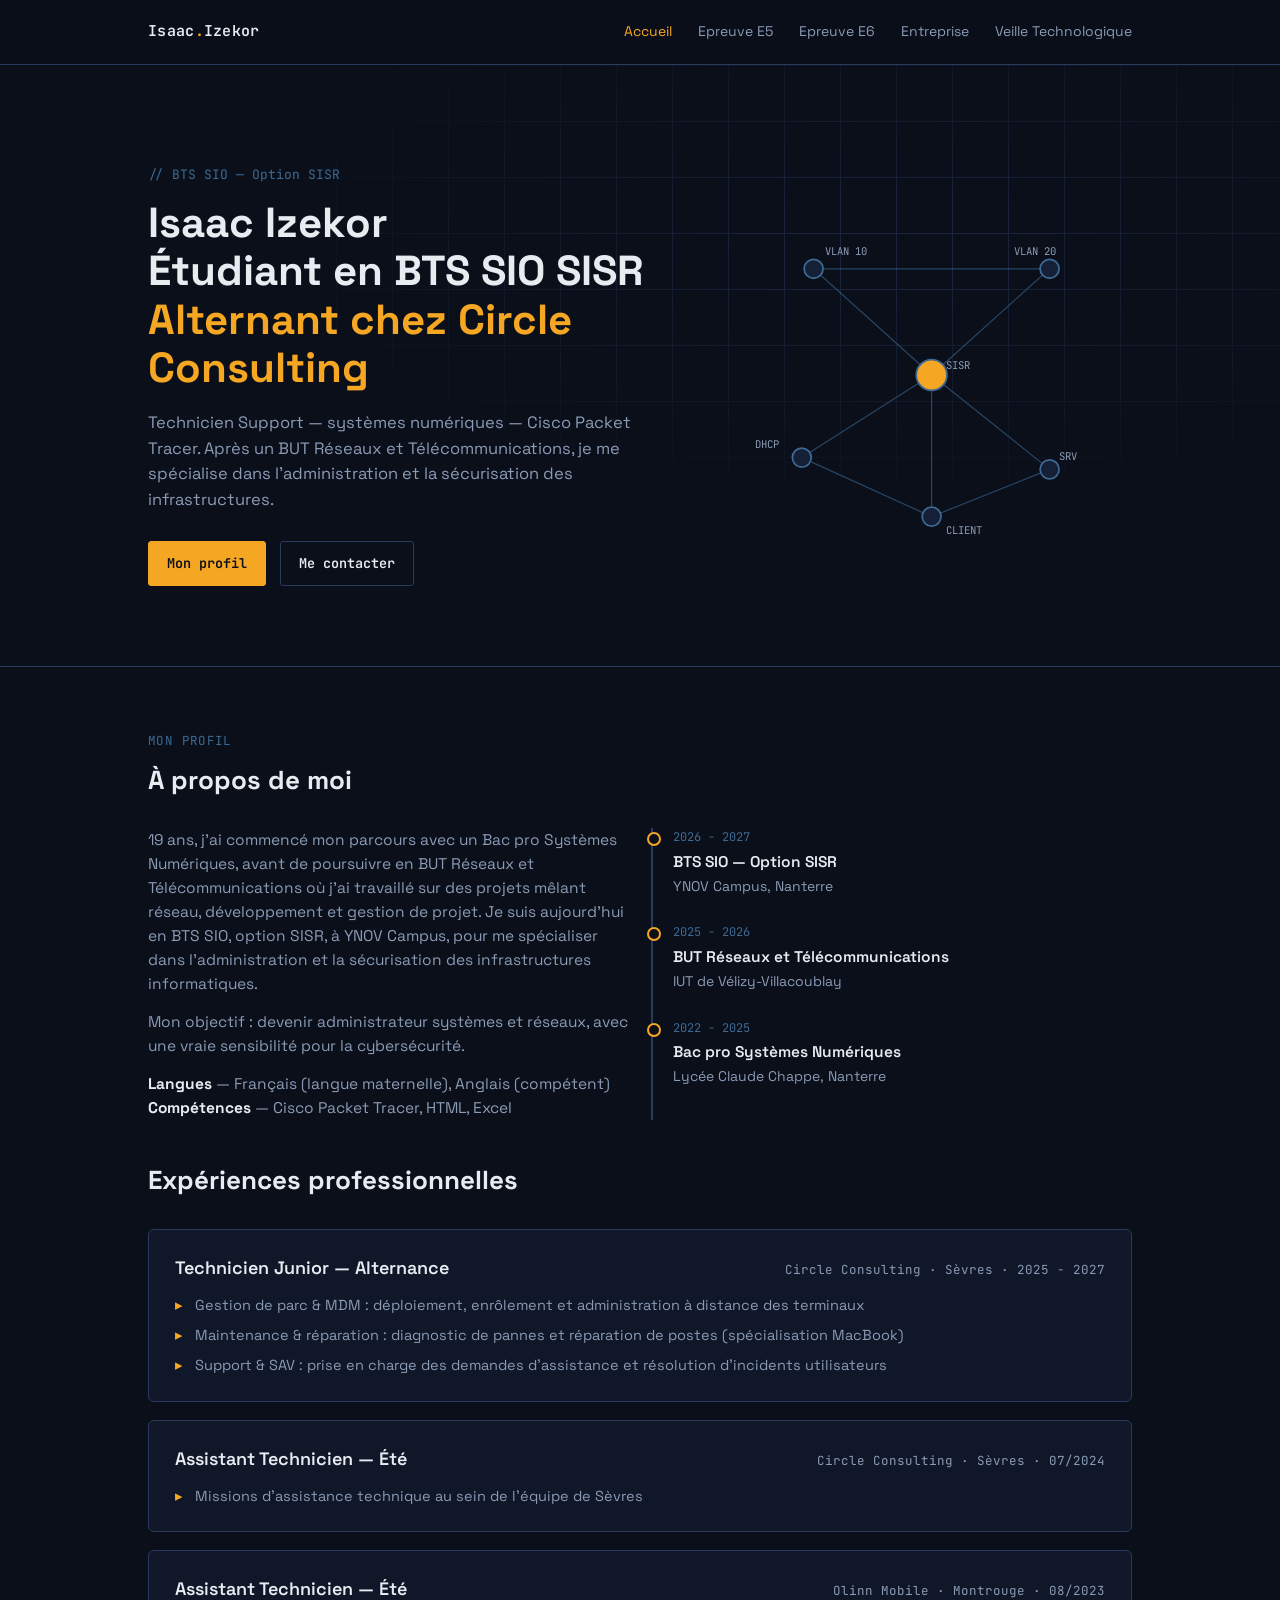
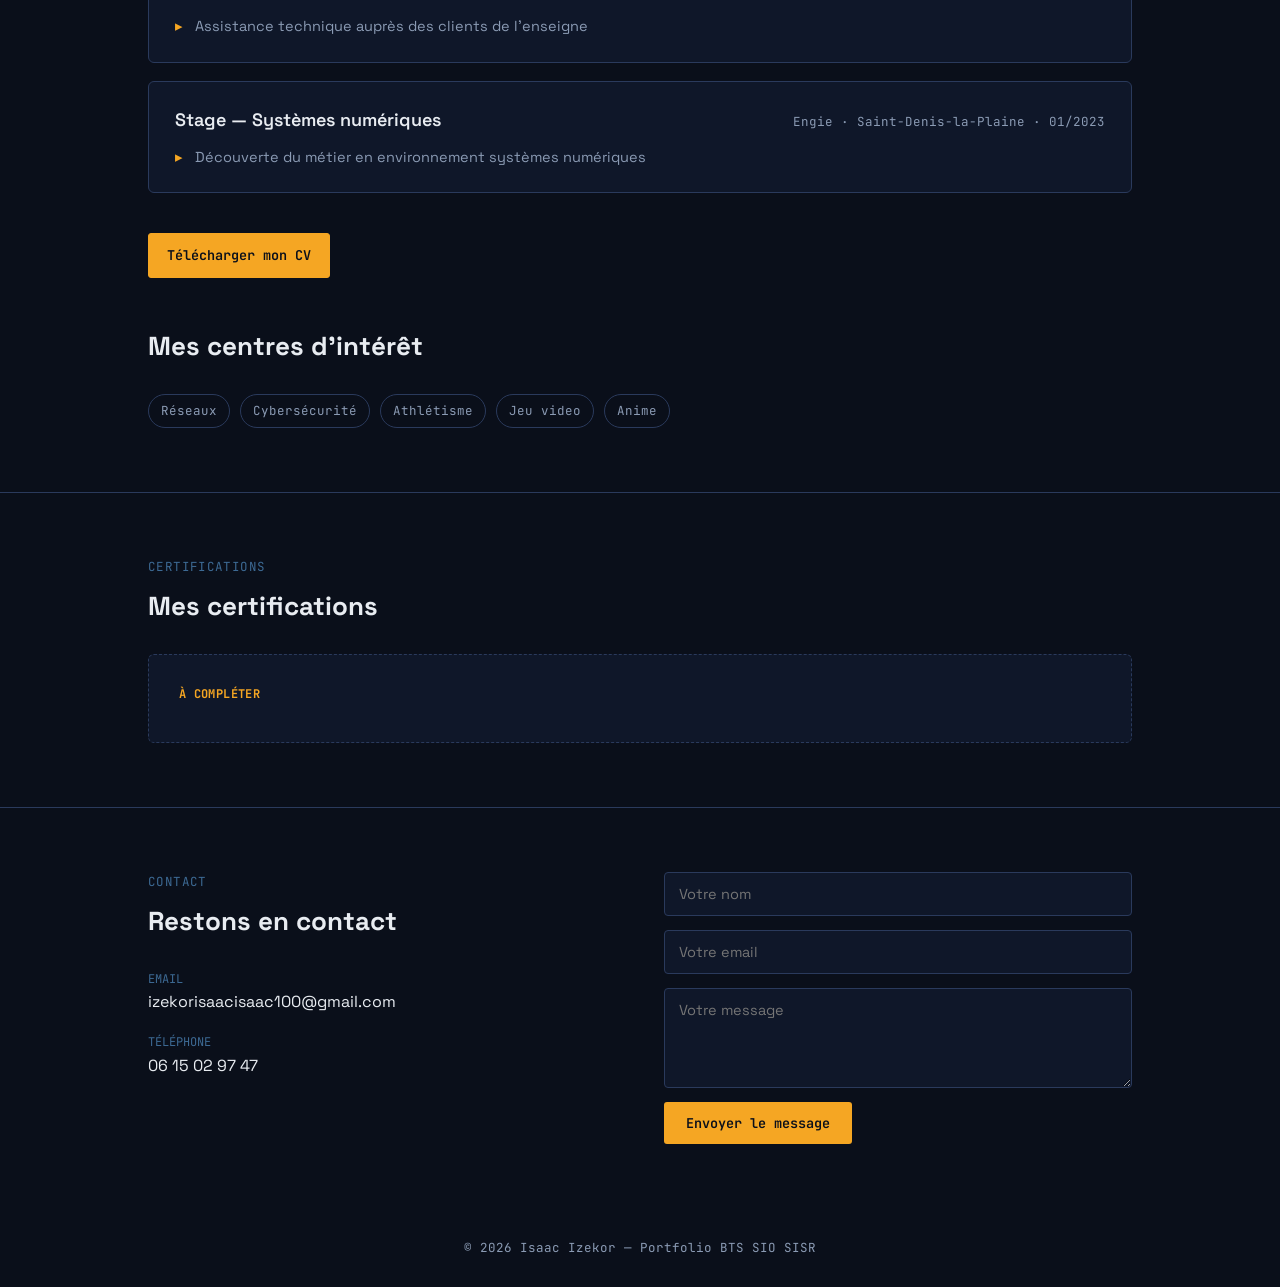
==== index.html @ 75e2ba91 "Add files via upload" ====
<!DOCTYPE html>
<html lang="fr">
<head>
<meta charset="UTF-8">
<meta name="viewport" content="width=device-width, initial-scale=1">
<title>Isaac Izekor — Portfolio BTS SIO SISR</title>
<link rel="preconnect" href="https://fonts.googleapis.com">
<link rel="preconnect" href="https://fonts.gstatic.com" crossorigin>
<link href="https://fonts.googleapis.com/css2?family=Space+Grotesk:wght@400;500;600;700&family=JetBrains+Mono:wght@400;500;600&display=swap" rel="stylesheet">
<link rel="stylesheet" href="style.css">
<style>
.hero{position:relative;padding:100px 0 80px;overflow:hidden;border-bottom:1px solid var(--line);}
.hero-grid{position:absolute;inset:0;opacity:.5;background-image:linear-gradient(to right, var(--line) 1px, transparent 1px),linear-gradient(to bottom, var(--line) 1px, transparent 1px);background-size:56px 56px;mask-image:radial-gradient(ellipse 70% 60% at 70% 30%, black 10%, transparent 75%);}
.hero-inner{position:relative;display:grid;grid-template-columns:1.15fr 0.85fr;gap:40px;align-items:center;}
.hero h1{font-size:42px;}
.hero h1 em{font-style:normal;color:var(--signal);}
.hero p{color:var(--ink-dim);font-size:16.5px;max-width:46ch;margin:18px 0 28px;}
.cta-row{display:flex;gap:14px;flex-wrap:wrap;}
.node-diagram{width:100%;height:auto;}
.node-diagram circle.core{fill:var(--signal);}
.node-diagram circle{fill:var(--navy-800);stroke:var(--wire);stroke-width:1.5;}
.node-diagram line{stroke:var(--wire);stroke-width:1;opacity:.6;}
.node-diagram text{font-family:var(--font-mono);font-size:9px;fill:var(--ink-dim);}
.interests{display:flex;flex-wrap:wrap;gap:10px;}
.interests span{font-family:var(--font-mono);font-size:12.5px;border:1px solid var(--line);color:var(--ink-dim);padding:6px 12px;border-radius:999px;}
</style>
</head>
<body>

<header>
  <nav class="wrap">
    <a class="brand" href="index.html">Isaac<span>.</span>Izekor</a>
    <ul class="navlinks" id="navlinks">
      <li><a href="index.html" class="active">Accueil</a></li>
      <li><a href="e5.html">Epreuve E5</a></li>
      <li><a href="e6.html">Epreuve E6</a></li>
      <li><a href="entreprise.html">Entreprise</a></li>
      <li><a href="veille.html">Veille Technologique</a></li>
    </ul>
    <button class="navtoggle" id="navtoggle" aria-label="Menu">☰</button>
  </nav>
</header>

<section class="hero">
  <div class="hero-grid"></div>
  <div class="wrap hero-inner">
    <div>
      <div class="eyebrow">// BTS SIO — Option SISR</div>
      <h1>Isaac Izekor<br>Étudiant en BTS SIO SISR<br><em>Alternant chez Circle Consulting</em></h1>
      <p>Technicien Support — systèmes numériques — Cisco Packet Tracer. Après un BUT Réseaux et Télécommunications, je me spécialise dans l'administration et la sécurisation des infrastructures.</p>
      <div class="cta-row">
        <a href="#profil" class="btn btn-primary">Mon profil</a>
        <a href="#contact" class="btn btn-ghost">Me contacter</a>
      </div>
    </div>
    <svg class="node-diagram" viewBox="0 0 340 300" xmlns="http://www.w3.org/2000/svg">
      <line x1="170" y1="150" x2="70" y2="60"></line>
      <line x1="170" y1="150" x2="270" y2="60"></line>
      <line x1="170" y1="150" x2="60" y2="220"></line>
      <line x1="170" y1="150" x2="270" y2="230"></line>
      <line x1="170" y1="150" x2="170" y2="270"></line>
      <line x1="70" y1="60" x2="270" y2="60"></line>
      <line x1="60" y1="220" x2="170" y2="270"></line>
      <line x1="270" y1="230" x2="170" y2="270"></line>
      <circle class="core" cx="170" cy="150" r="13"></circle>
      <circle cx="70" cy="60" r="8"></circle>
      <circle cx="270" cy="60" r="8"></circle>
      <circle cx="60" cy="220" r="8"></circle>
      <circle cx="270" cy="230" r="8"></circle>
      <circle cx="170" cy="270" r="8"></circle>
      <text x="182" y="145">SISR</text>
      <text x="80" y="48">VLAN 10</text>
      <text x="240" y="48">VLAN 20</text>
      <text x="20" y="212">DHCP</text>
      <text x="278" y="222">SRV</text>
      <text x="182" y="285">CLIENT</text>
    </svg>
  </div>
</section>

<section id="profil">
  <div class="wrap">
    <div class="kicker">MON PROFIL</div>
    <h2>À propos de moi</h2>
    <div class="card-grid" style="margin-bottom:40px;">
      <div>
        <p style="color:var(--ink-dim);font-size:15.5px;margin-bottom:14px;">19 ans, j'ai commencé mon parcours avec un Bac pro Systèmes Numériques, avant de poursuivre en BUT Réseaux et Télécommunications où j'ai travaillé sur des projets mêlant réseau, développement et gestion de projet. Je suis aujourd'hui en BTS SIO, option SISR, à YNOV Campus, pour me spécialiser dans l'administration et la sécurisation des infrastructures informatiques.</p>
        <p style="color:var(--ink-dim);font-size:15.5px;">Mon objectif : devenir administrateur systèmes et réseaux, avec une vraie sensibilité pour la cybersécurité.</p>
        <p style="color:var(--ink-dim);font-size:15.5px;margin-top:14px;"><strong style="color:var(--ink);">Langues</strong> — Français (langue maternelle), Anglais (compétent)<br><strong style="color:var(--ink);">Compétences</strong> — Cisco Packet Tracer, HTML, Excel</p>
      </div>
      <div class="timeline">
        <div class="tl-item">
          <div class="tl-date">2026 - 2027</div>
          <div class="tl-title">BTS SIO — Option SISR</div>
          <div class="tl-desc">YNOV Campus, Nanterre</div>
        </div>
        <div class="tl-item">
          <div class="tl-date">2025 - 2026</div>
          <div class="tl-title">BUT Réseaux et Télécommunications</div>
          <div class="tl-desc">IUT de Vélizy-Villacoublay</div>
        </div>
        <div class="tl-item">
          <div class="tl-date">2022 - 2025</div>
          <div class="tl-title">Bac pro Systèmes Numériques</div>
          <div class="tl-desc">Lycée Claude Chappe, Nanterre</div>
        </div>
      </div>
    </div>

    <h2>Expériences professionnelles</h2>
    <div style="display:grid;gap:18px;margin-bottom:40px;">
      <div class="exp-card">
        <div class="exp-head"><h3>Technicien Junior — Alternance</h3><span>Circle Consulting · Sèvres · 2025 - 2027</span></div>
        <ul>
          <li>Gestion de parc &amp; MDM : déploiement, enrôlement et administration à distance des terminaux</li>
          <li>Maintenance &amp; réparation : diagnostic de pannes et réparation de postes (spécialisation MacBook)</li>
          <li>Support &amp; SAV : prise en charge des demandes d'assistance et résolution d'incidents utilisateurs</li>
        </ul>
      </div>
      <div class="exp-card">
        <div class="exp-head"><h3>Assistant Technicien — Été</h3><span>Circle Consulting · Sèvres · 07/2024</span></div>
        <ul><li>Missions d'assistance technique au sein de l'équipe de Sèvres</li></ul>
      </div>
      <div class="exp-card">
        <div class="exp-head"><h3>Assistant Technicien — Été</h3><span>Olinn Mobile · Montrouge · 08/2023</span></div>
        <ul><li>Assistance technique auprès des clients de l'enseigne</li></ul>
      </div>
      <div class="exp-card">
        <div class="exp-head"><h3>Stage — Systèmes numériques</h3><span>Engie · Saint-Denis-la-Plaine · 01/2023</span></div>
        <ul><li>Découverte du métier en environnement systèmes numériques</li></ul>
      </div>
    </div>

    <a href="CV_Isaac_Izekor.pdf" target="_blank" rel="noopener" class="btn btn-primary">Télécharger mon CV</a>

    <h2 style="margin-top:48px;">Mes centres d'intérêt</h2>
    <div class="interests">
      <span>Réseaux</span><span>Cybersécurité</span><span>Athlétisme</span><span>Jeu video</span><span>Anime</span>
    </div>
  </div>
</section>

<section id="certifications">
  <div class="wrap">
    <div class="kicker">CERTIFICATIONS</div>
    <h2>Mes certifications</h2>
    <div class="placeholder">
      <strong>À COMPLÉTER</strong>
      
    </div>
  </div>
</section>

<section id="contact" style="border-bottom:none;">
  <div class="wrap contact-grid">
    <div>
      <div class="kicker">CONTACT</div>
      <h2>Restons en contact</h2>
      <div class="contact-list">
        <div class="contact-item"><span class="contact-label">EMAIL</span><span class="contact-value"><a href="mailto:izekorisaacisaac100@gmail.com">izekorisaacisaac100@gmail.com</a></span></div>
        <div class="contact-item"><span class="contact-label">TÉLÉPHONE</span><span class="contact-value"><a href="tel:+33615029747">06 15 02 97 47</a></span></div>
      </div>
    </div>
    <form onsubmit="event.preventDefault(); window.location.href='mailto:izekorisaacisaac100@gmail.com?subject=Contact depuis le portfolio&body='+encodeURIComponent(document.getElementById('msg').value + ' — ' + document.getElementById('from').value);">
      <input type="text" placeholder="Votre nom" required>
      <input type="email" id="from" placeholder="Votre email" required>
      <textarea id="msg" placeholder="Votre message" required></textarea>
      <button type="submit">Envoyer le message</button>
    </form>
  </div>
</section>

<footer>© 2026 Isaac Izekor — Portfolio BTS SIO SISR</footer>

<script>
document.getElementById('navtoggle').addEventListener('click', function(){document.getElementById('navlinks').classList.toggle('open');});
document.querySelectorAll('.navlinks a').forEach(function(a){a.addEventListener('click', function(){document.getElementById('navlinks').classList.remove('open');});});
</script>
</body>
</html>
---- style.css ----
:root{
  --navy-950:#0a0f1a;
  --navy-900:#0f1729;
  --navy-800:#151f36;
  --navy-700:#1e2c4a;
  --line:#2a3a5c;
  --ink:#e8ecf1;
  --ink-dim:#8b9bb4;
  --signal:#f5a623;
  --signal-dim:#c98a1e;
  --wire:#3d6a94;
  --font-head:'Space Grotesk', sans-serif;
  --font-mono:'JetBrains Mono', monospace;
  --maxw:1040px;
}
*{box-sizing:border-box;margin:0;padding:0;}
html{scroll-behavior:smooth;}
body{background:var(--navy-950);color:var(--ink);font-family:var(--font-head);line-height:1.55;-webkit-font-smoothing:antialiased;}
a{color:inherit;}
.wrap{max-width:var(--maxw);margin:0 auto;padding:0 28px;}
img{max-width:100%;display:block;}

/* nav */
header{position:sticky;top:0;z-index:50;background:rgba(10,15,26,0.92);backdrop-filter:blur(10px);border-bottom:1px solid var(--line);}
nav.wrap{display:flex;align-items:center;justify-content:space-between;height:64px;}
.brand{font-family:var(--font-mono);font-weight:600;font-size:15px;letter-spacing:.02em;text-decoration:none;}
.brand span{color:var(--signal);}
.navlinks{display:flex;gap:26px;list-style:none;font-size:14px;}
.navlinks a{text-decoration:none;color:var(--ink-dim);transition:color .15s;}
.navlinks a:hover, .navlinks a.active{color:var(--ink);}
.navlinks a.active{color:var(--signal);}
.navtoggle{display:none;background:none;border:0;color:var(--ink);font-size:22px;cursor:pointer;}

/* page header band */
.pagehead{padding:70px 0 50px;border-bottom:1px solid var(--line);position:relative;overflow:hidden;}
.pagehead-grid{position:absolute;inset:0;opacity:.45;background-image:linear-gradient(to right, var(--line) 1px, transparent 1px),linear-gradient(to bottom, var(--line) 1px, transparent 1px);background-size:56px 56px;mask-image:radial-gradient(ellipse 70% 60% at 75% 20%, black 10%, transparent 75%);}
.pagehead .wrap{position:relative;}
.eyebrow{font-family:var(--font-mono);font-size:13px;color:var(--wire);margin-bottom:14px;}
h1{font-size:36px;font-weight:700;line-height:1.15;margin-bottom:14px;}
.pagehead p{color:var(--ink-dim);font-size:16px;max-width:62ch;}

section{padding:64px 0;border-bottom:1px solid var(--line);}
.kicker{font-family:var(--font-mono);font-size:12.5px;color:var(--wire);letter-spacing:.03em;margin-bottom:10px;}
h2{font-size:26px;font-weight:700;margin-bottom:28px;max-width:28ch;}
h3{font-size:18px;font-weight:600;}

.btn{font-family:var(--font-mono);font-size:13.5px;font-weight:600;padding:11px 18px;border-radius:3px;text-decoration:none;display:inline-block;border:1px solid var(--line);transition:border-color .15s,background .15s;}
.btn-primary{background:var(--signal);color:var(--navy-950);border-color:var(--signal);}
.btn-primary:hover{background:var(--signal-dim);}
.btn-ghost{color:var(--ink);}
.btn-ghost:hover{border-color:var(--wire);}

/* generic cards */
.card{background:var(--navy-900);border:1px solid var(--line);border-radius:6px;padding:26px;}
.card-grid{display:grid;grid-template-columns:1fr 1fr;gap:22px;}
.tag-row{display:flex;gap:8px;flex-wrap:wrap;margin-top:12px;}
.tag{font-family:var(--font-mono);font-size:11px;color:var(--wire);border:1px solid var(--line);padding:3px 9px;border-radius:3px;}
.card p{color:var(--ink-dim);font-size:14.5px;margin:8px 0 2px;}
.card .meta{font-family:var(--font-mono);font-size:11.5px;color:var(--ink-dim);}
.link-row{display:flex;gap:16px;flex-wrap:wrap;margin-top:14px;}
.link-row a{font-size:13.5px;color:var(--signal);text-decoration:none;}
.link-row a:hover{text-decoration:underline;}

.placeholder{background:var(--navy-900);border:1px dashed var(--line);border-radius:6px;padding:30px;color:var(--ink-dim);font-size:14.5px;}
.placeholder strong{color:var(--signal);font-family:var(--font-mono);font-size:12px;display:block;margin-bottom:8px;letter-spacing:.03em;}

.timeline{border-left:2px solid var(--line);padding-left:20px;}
.tl-item{position:relative;padding-bottom:26px;}
.tl-item:last-child{padding-bottom:0;}
.tl-item::before{content:'';position:absolute;left:-26px;top:4px;width:10px;height:10px;border-radius:50%;background:var(--navy-950);border:2px solid var(--signal);}
.tl-date{font-family:var(--font-mono);font-size:12px;color:var(--wire);}
.tl-title{font-weight:600;margin:3px 0 2px;font-size:15.5px;}
.tl-desc{color:var(--ink-dim);font-size:14px;}

.exp-card{background:var(--navy-900);border:1px solid var(--line);border-radius:6px;padding:24px 26px;}
.exp-head{display:flex;justify-content:space-between;align-items:baseline;flex-wrap:wrap;gap:8px;margin-bottom:12px;}
.exp-head span{font-family:var(--font-mono);font-size:12.5px;color:var(--ink-dim);}
.exp-card ul{list-style:none;display:grid;gap:8px;}
.exp-card li{padding-left:20px;position:relative;color:var(--ink-dim);font-size:14.5px;}
.exp-card li::before{content:'▸';position:absolute;left:0;color:var(--signal);}

.contact-grid{display:grid;grid-template-columns:1fr 1fr;gap:48px;align-items:start;}
.contact-list{display:grid;gap:18px;}
.contact-item{display:flex;flex-direction:column;gap:2px;}
.contact-label{font-family:var(--font-mono);font-size:12px;color:var(--wire);}
.contact-value a{text-decoration:none;}
.contact-value a:hover{color:var(--signal);}
form{display:grid;gap:14px;}
form input, form textarea{background:var(--navy-900);border:1px solid var(--line);border-radius:4px;padding:12px 14px;color:var(--ink);font-family:var(--font-head);font-size:14.5px;}
form input:focus, form textarea:focus{outline:2px solid var(--wire);border-color:transparent;}
form textarea{resize:vertical;min-height:100px;}
form button{justify-self:start;font-family:var(--font-mono);font-weight:600;font-size:13.5px;background:var(--signal);color:var(--navy-950);border:0;padding:12px 22px;border-radius:3px;cursor:pointer;}

footer{padding:30px 0;text-align:center;color:var(--ink-dim);font-family:var(--font-mono);font-size:12.5px;}
.backhome{display:block;text-align:center;padding:24px 0;font-family:var(--font-mono);font-size:13px;color:var(--wire);text-decoration:none;}
.backhome:hover{color:var(--ink);}

@media (max-width:760px){
  .navlinks{position:fixed;top:64px;left:0;right:0;background:var(--navy-900);flex-direction:column;padding:20px 28px;gap:16px;border-bottom:1px solid var(--line);display:none;}
  .navlinks.open{display:flex;}
  .navtoggle{display:block;}
  .card-grid,.contact-grid{grid-template-columns:1fr;}
  h1{font-size:28px;}
}
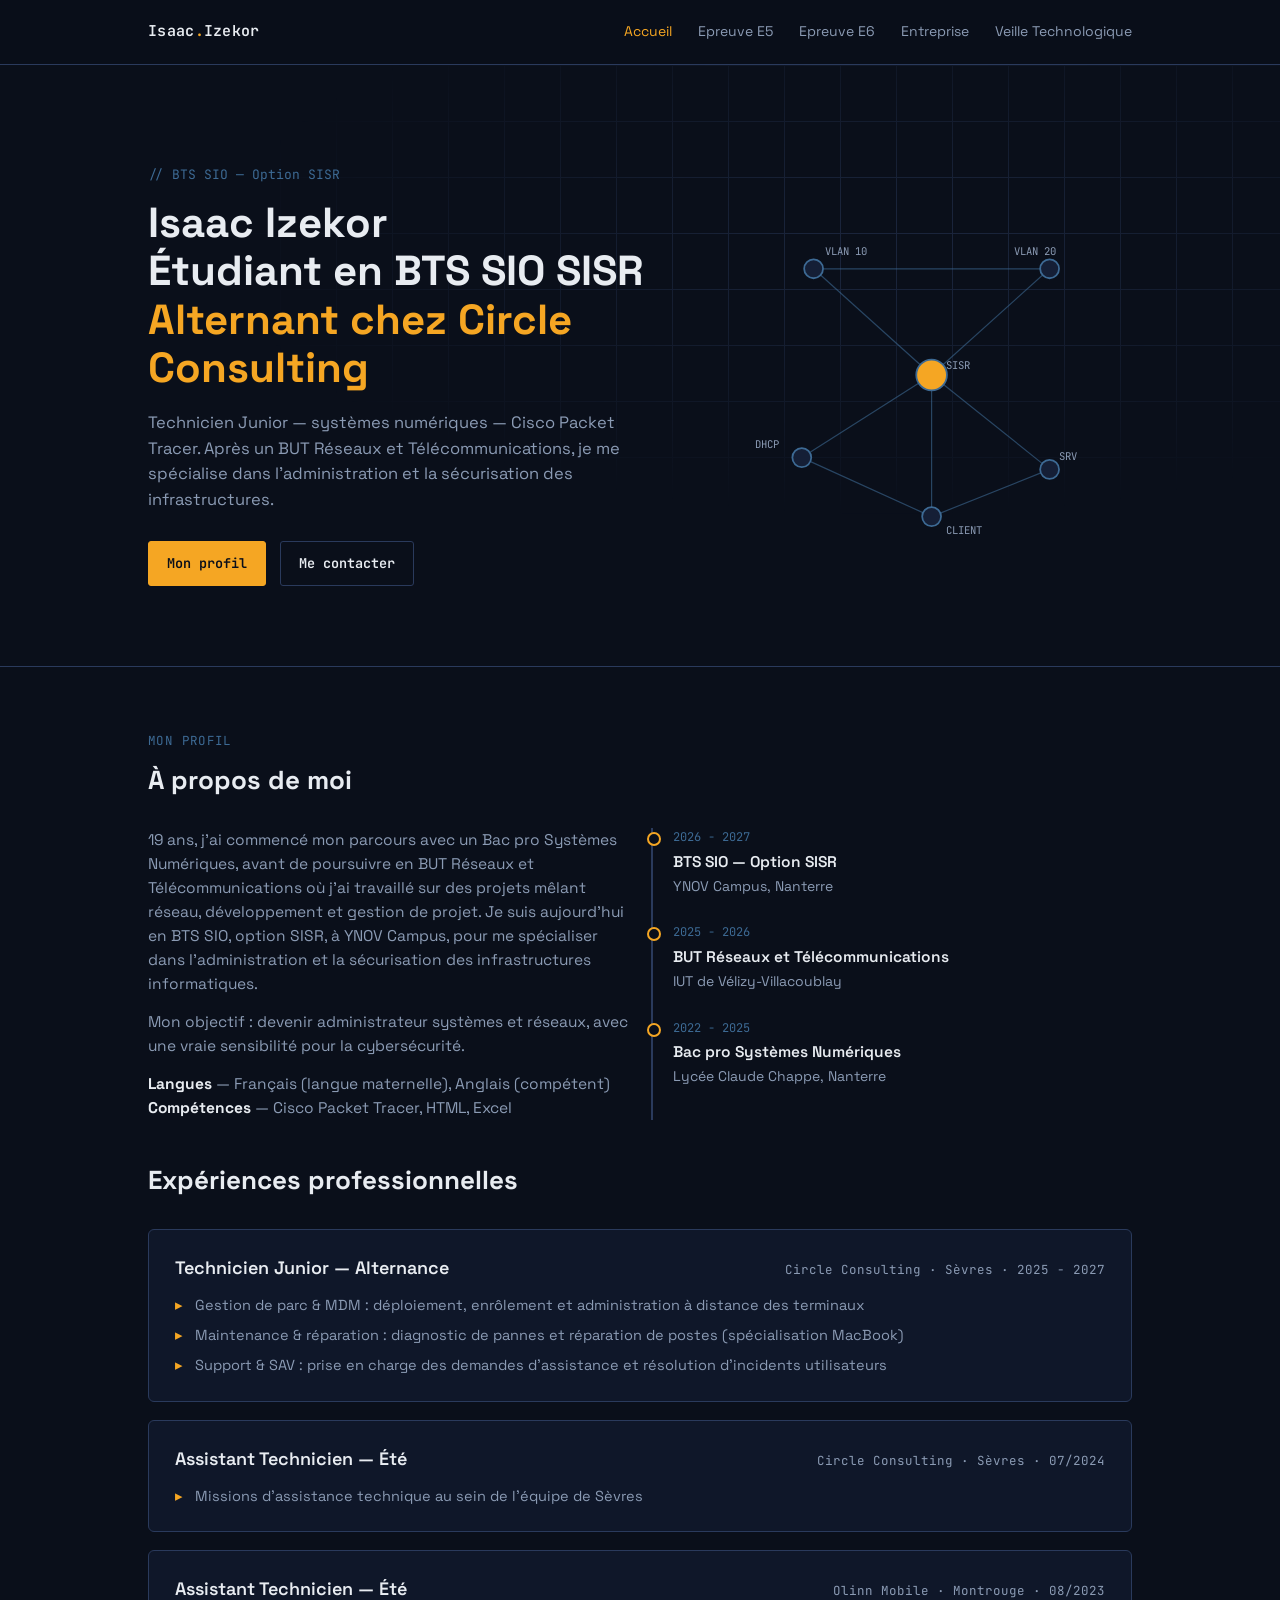
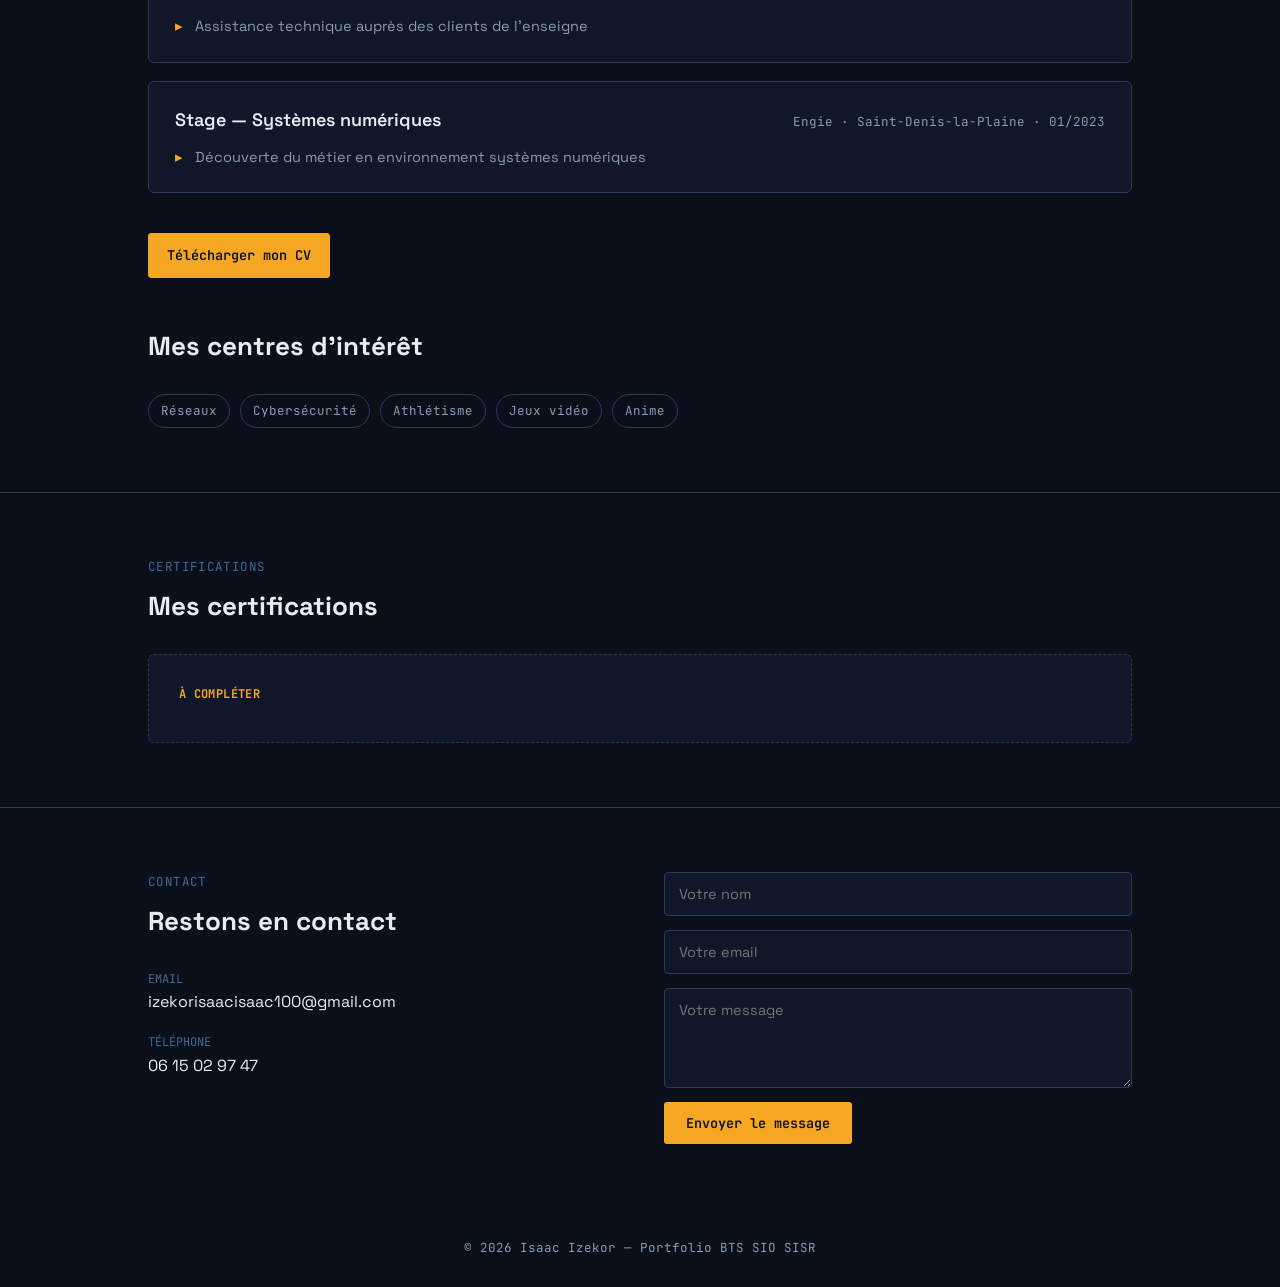
==== commit 6f1cb20f: "Add files via upload" ====
--- a/index.html
+++ b/index.html
@@ -47,7 +47,7 @@
     <div>
       <div class="eyebrow">// BTS SIO — Option SISR</div>
       <h1>Isaac Izekor<br>Étudiant en BTS SIO SISR<br><em>Alternant chez Circle Consulting</em></h1>
-      <p>Technicien Support — systèmes numériques — Cisco Packet Tracer. Après un BUT Réseaux et Télécommunications, je me spécialise dans l'administration et la sécurisation des infrastructures.</p>
+      <p>Technicien Junior — systèmes numériques — Cisco Packet Tracer. Après un BUT Réseaux et Télécommunications, je me spécialise dans l'administration et la sécurisation des infrastructures.</p>
       <div class="cta-row">
         <a href="#profil" class="btn btn-primary">Mon profil</a>
         <a href="#contact" class="btn btn-ghost">Me contacter</a>
@@ -135,7 +135,7 @@
 
     <h2 style="margin-top:48px;">Mes centres d'intérêt</h2>
     <div class="interests">
-      <span>Réseaux</span><span>Cybersécurité</span><span>Athlétisme</span><span>Jeu video</span><span>Anime</span>
+      <span>Réseaux</span><span>Cybersécurité</span><span>Athlétisme</span><span>Jeux vidéo</span><span>Anime</span>
     </div>
   </div>
 </section>
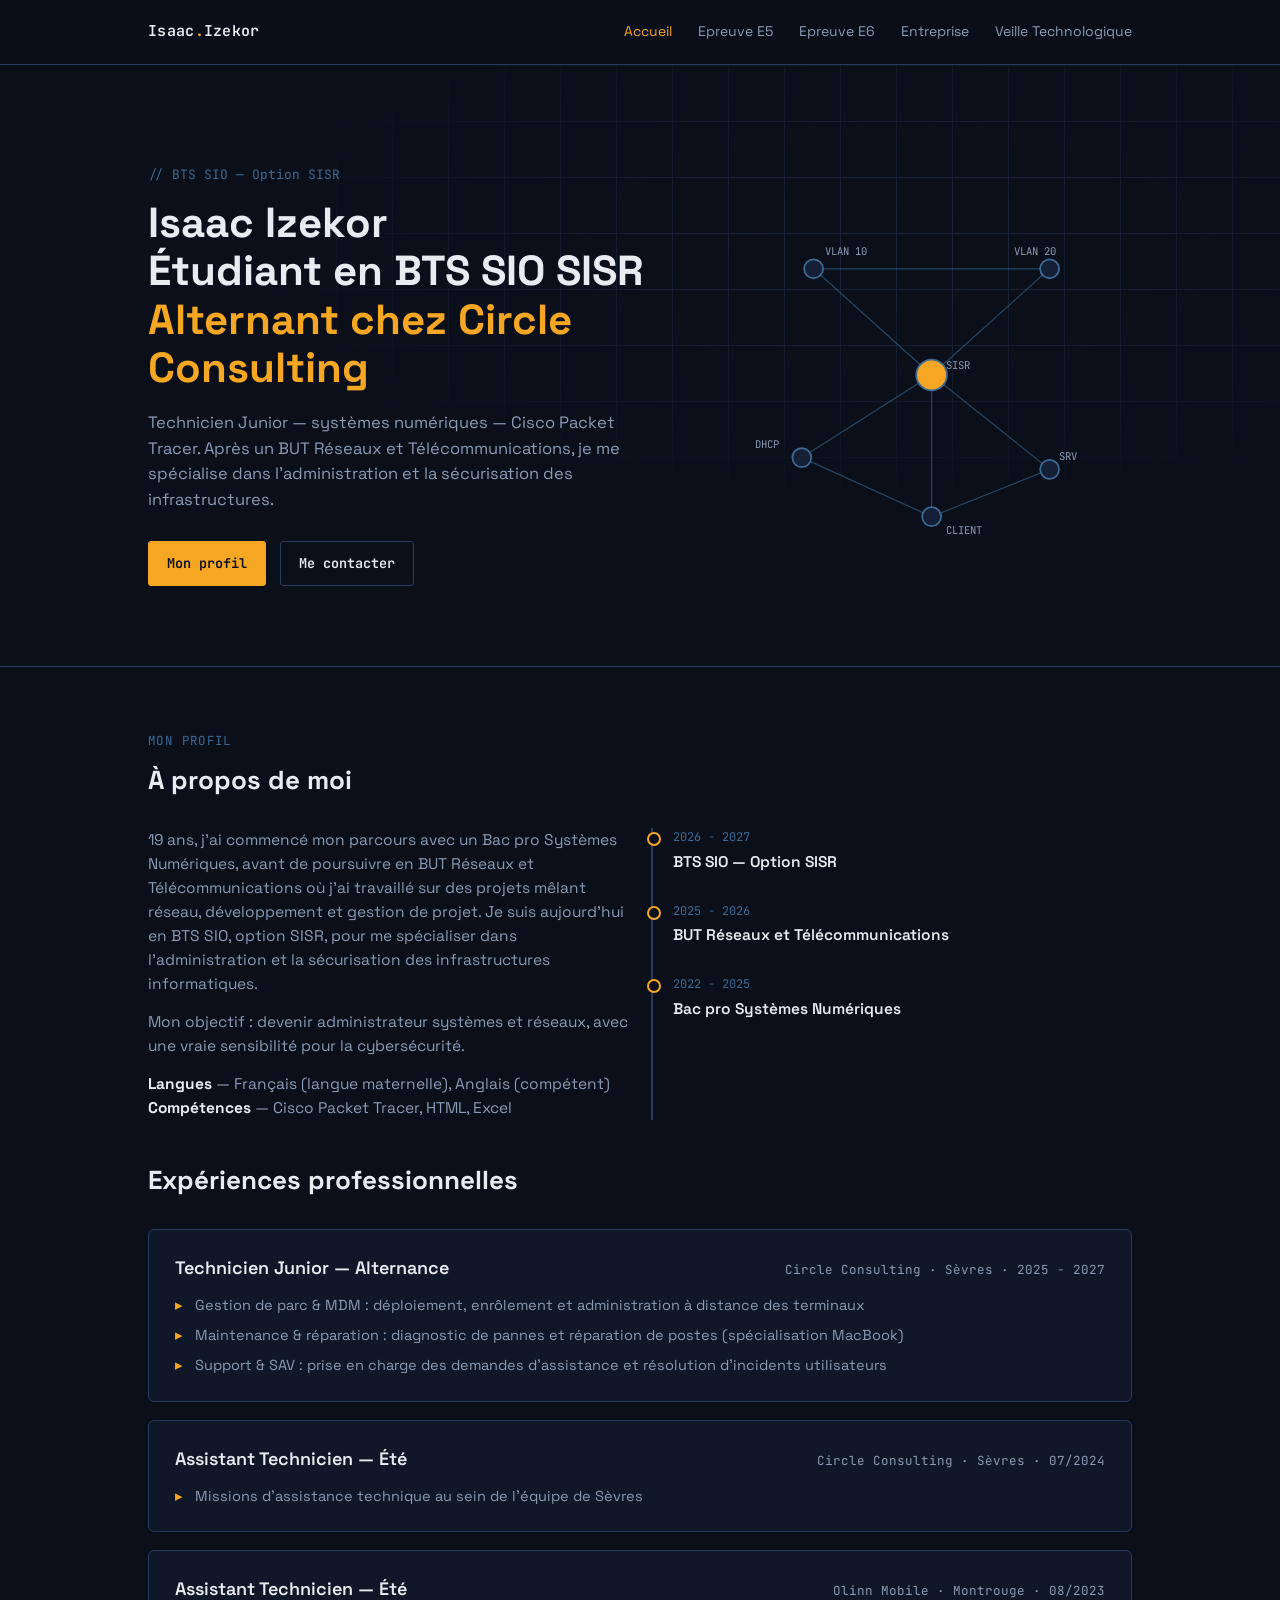
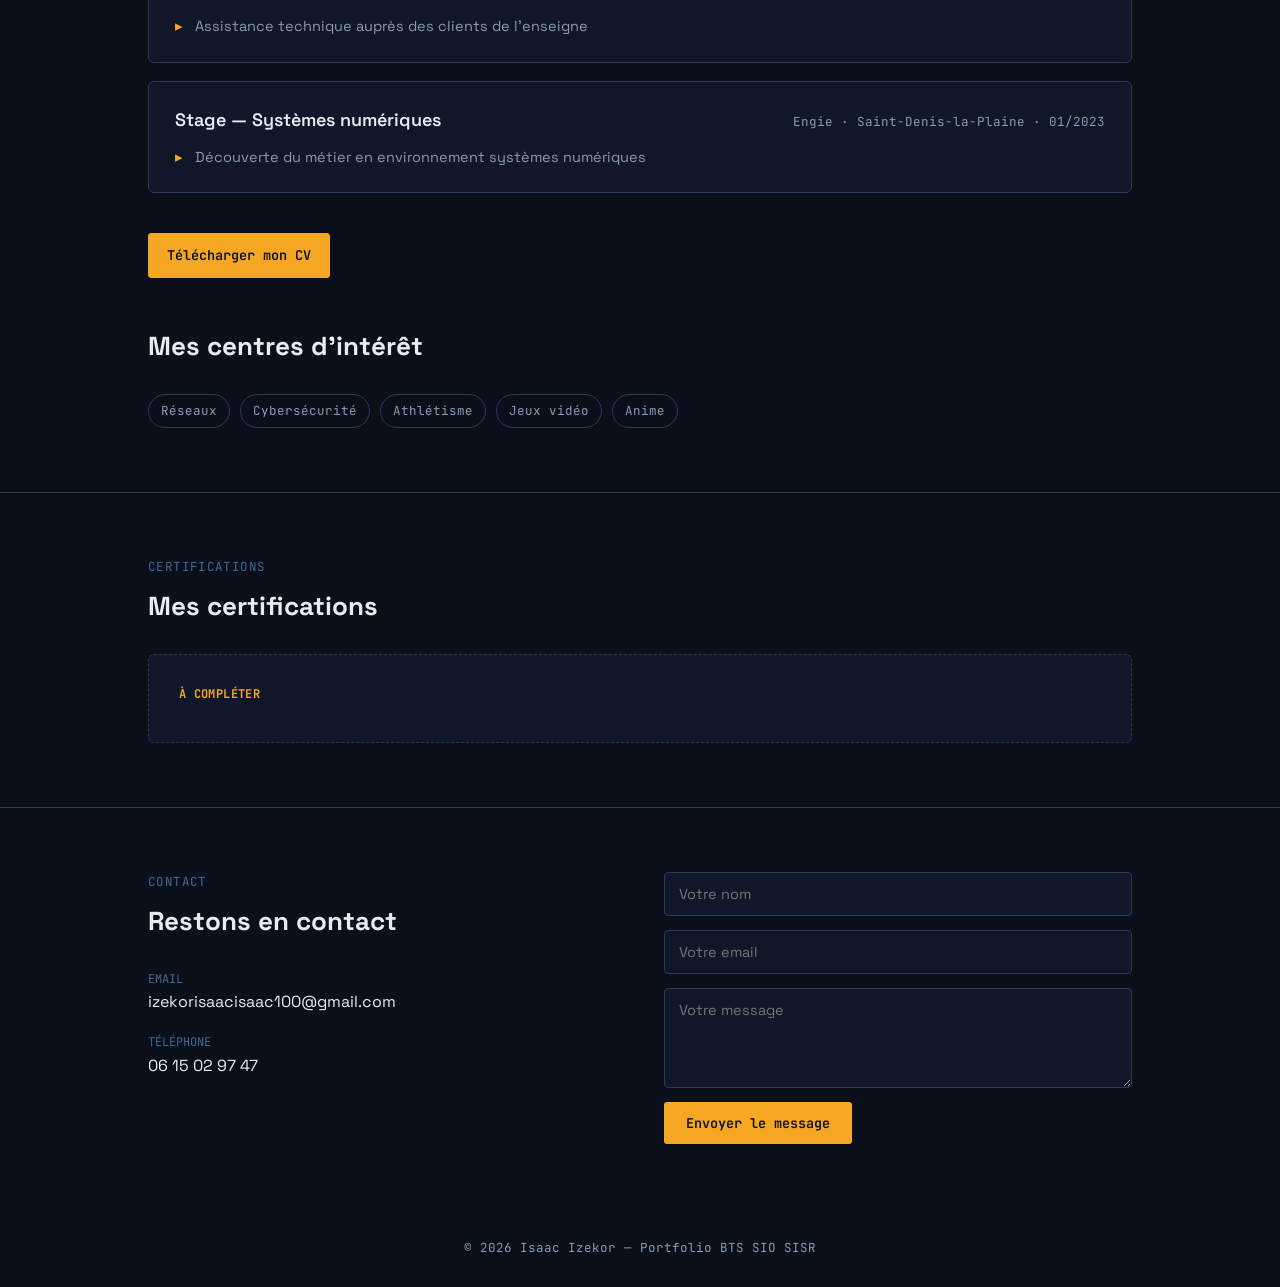
==== commit 9a5e2863: "Add files via upload" ====
--- a/index.html
+++ b/index.html
@@ -84,7 +84,7 @@
     <h2>À propos de moi</h2>
     <div class="card-grid" style="margin-bottom:40px;">
       <div>
-        <p style="color:var(--ink-dim);font-size:15.5px;margin-bottom:14px;">19 ans, j'ai commencé mon parcours avec un Bac pro Systèmes Numériques, avant de poursuivre en BUT Réseaux et Télécommunications où j'ai travaillé sur des projets mêlant réseau, développement et gestion de projet. Je suis aujourd'hui en BTS SIO, option SISR, à YNOV Campus, pour me spécialiser dans l'administration et la sécurisation des infrastructures informatiques.</p>
+        <p style="color:var(--ink-dim);font-size:15.5px;margin-bottom:14px;">19 ans, j'ai commencé mon parcours avec un Bac pro Systèmes Numériques, avant de poursuivre en BUT Réseaux et Télécommunications où j'ai travaillé sur des projets mêlant réseau, développement et gestion de projet. Je suis aujourd'hui en BTS SIO, option SISR, pour me spécialiser dans l'administration et la sécurisation des infrastructures informatiques.</p>
         <p style="color:var(--ink-dim);font-size:15.5px;">Mon objectif : devenir administrateur systèmes et réseaux, avec une vraie sensibilité pour la cybersécurité.</p>
         <p style="color:var(--ink-dim);font-size:15.5px;margin-top:14px;"><strong style="color:var(--ink);">Langues</strong> — Français (langue maternelle), Anglais (compétent)<br><strong style="color:var(--ink);">Compétences</strong> — Cisco Packet Tracer, HTML, Excel</p>
       </div>
@@ -92,17 +92,14 @@
         <div class="tl-item">
           <div class="tl-date">2026 - 2027</div>
           <div class="tl-title">BTS SIO — Option SISR</div>
-          <div class="tl-desc">YNOV Campus, Nanterre</div>
         </div>
         <div class="tl-item">
           <div class="tl-date">2025 - 2026</div>
           <div class="tl-title">BUT Réseaux et Télécommunications</div>
-          <div class="tl-desc">IUT de Vélizy-Villacoublay</div>
         </div>
         <div class="tl-item">
           <div class="tl-date">2022 - 2025</div>
           <div class="tl-title">Bac pro Systèmes Numériques</div>
-          <div class="tl-desc">Lycée Claude Chappe, Nanterre</div>
         </div>
       </div>
     </div>
--- a/style.css
+++ b/style.css
@@ -58,8 +58,8 @@
 .card p{color:var(--ink-dim);font-size:14.5px;margin:8px 0 2px;}
 .card .meta{font-family:var(--font-mono);font-size:11.5px;color:var(--ink-dim);}
 .link-row{display:flex;gap:16px;flex-wrap:wrap;margin-top:14px;}
-.link-row a{font-size:13.5px;color:var(--signal);text-decoration:none;}
-.link-row a:hover{text-decoration:underline;}
+.link-row a:not(.btn){font-size:13.5px;color:var(--signal);text-decoration:none;}
+.link-row a:not(.btn):hover{text-decoration:underline;}
 
 .placeholder{background:var(--navy-900);border:1px dashed var(--line);border-radius:6px;padding:30px;color:var(--ink-dim);font-size:14.5px;}
 .placeholder strong{color:var(--signal);font-family:var(--font-mono);font-size:12px;display:block;margin-bottom:8px;letter-spacing:.03em;}
